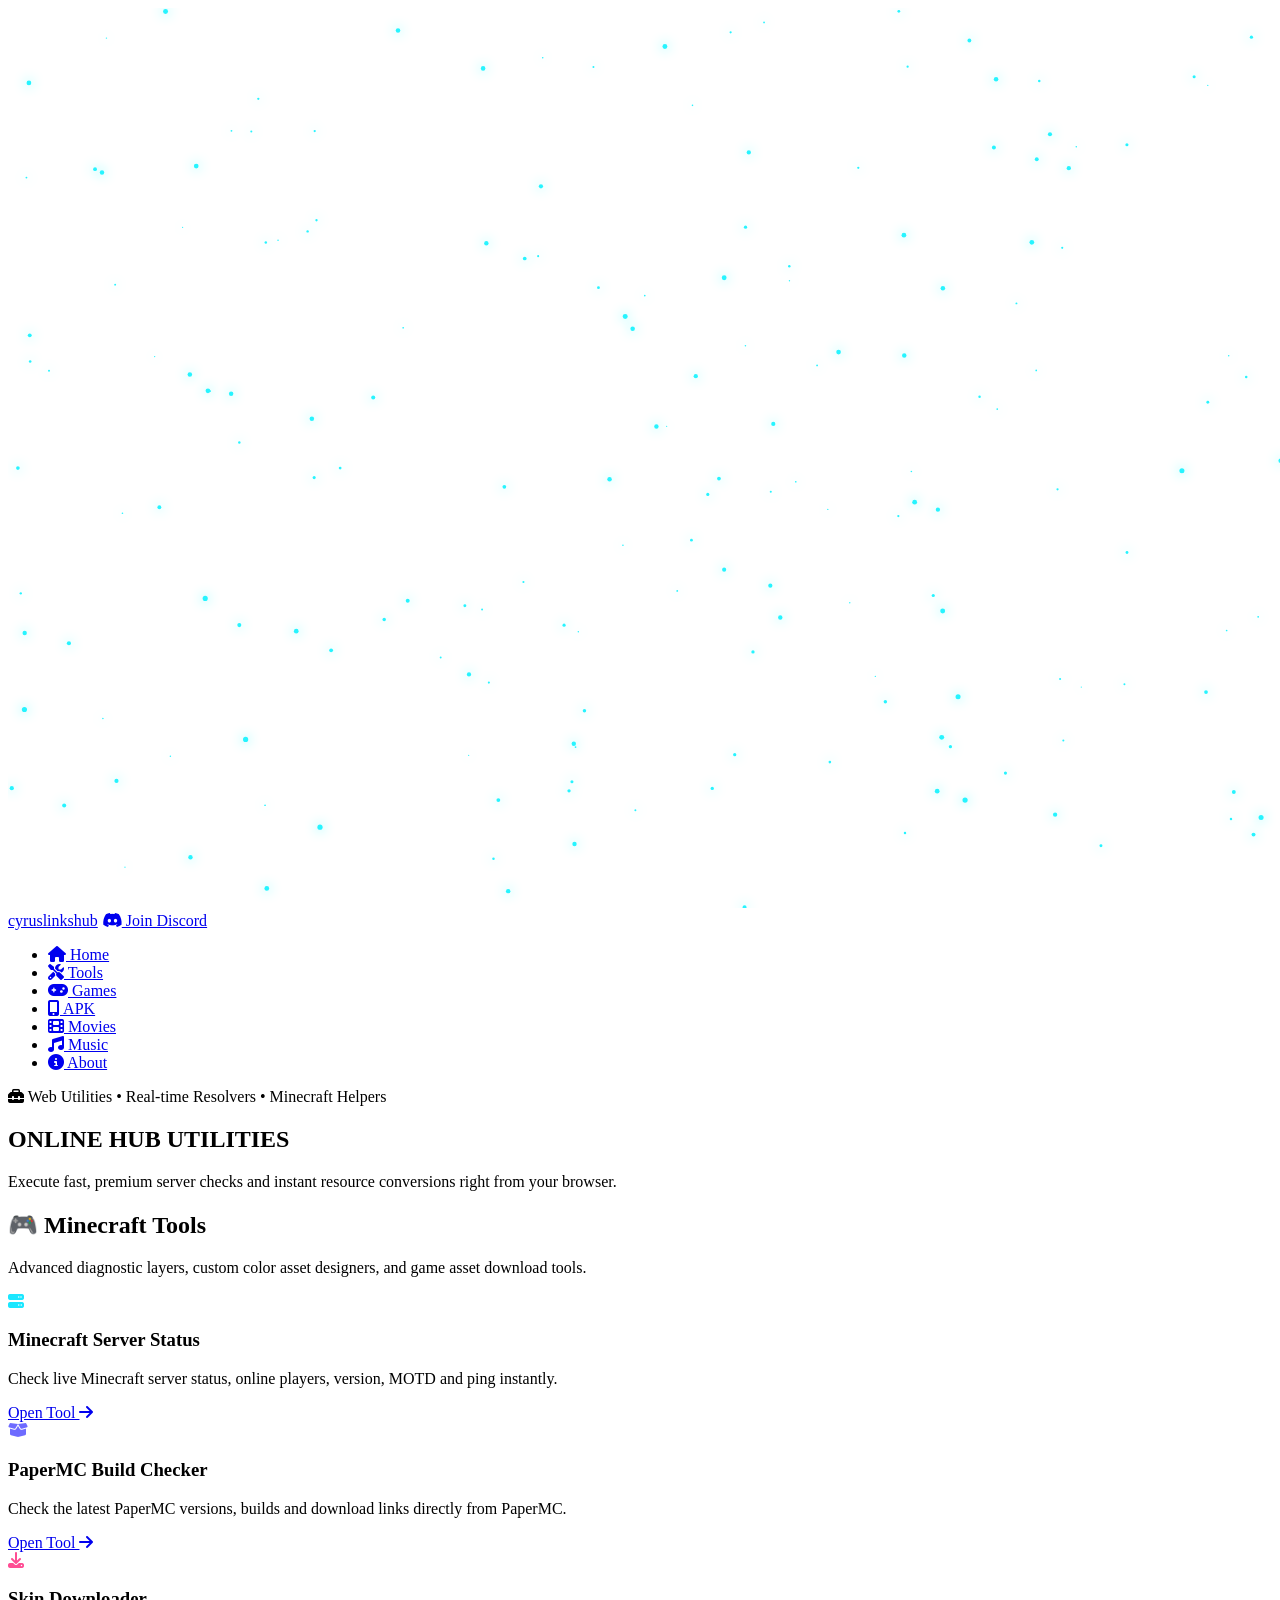
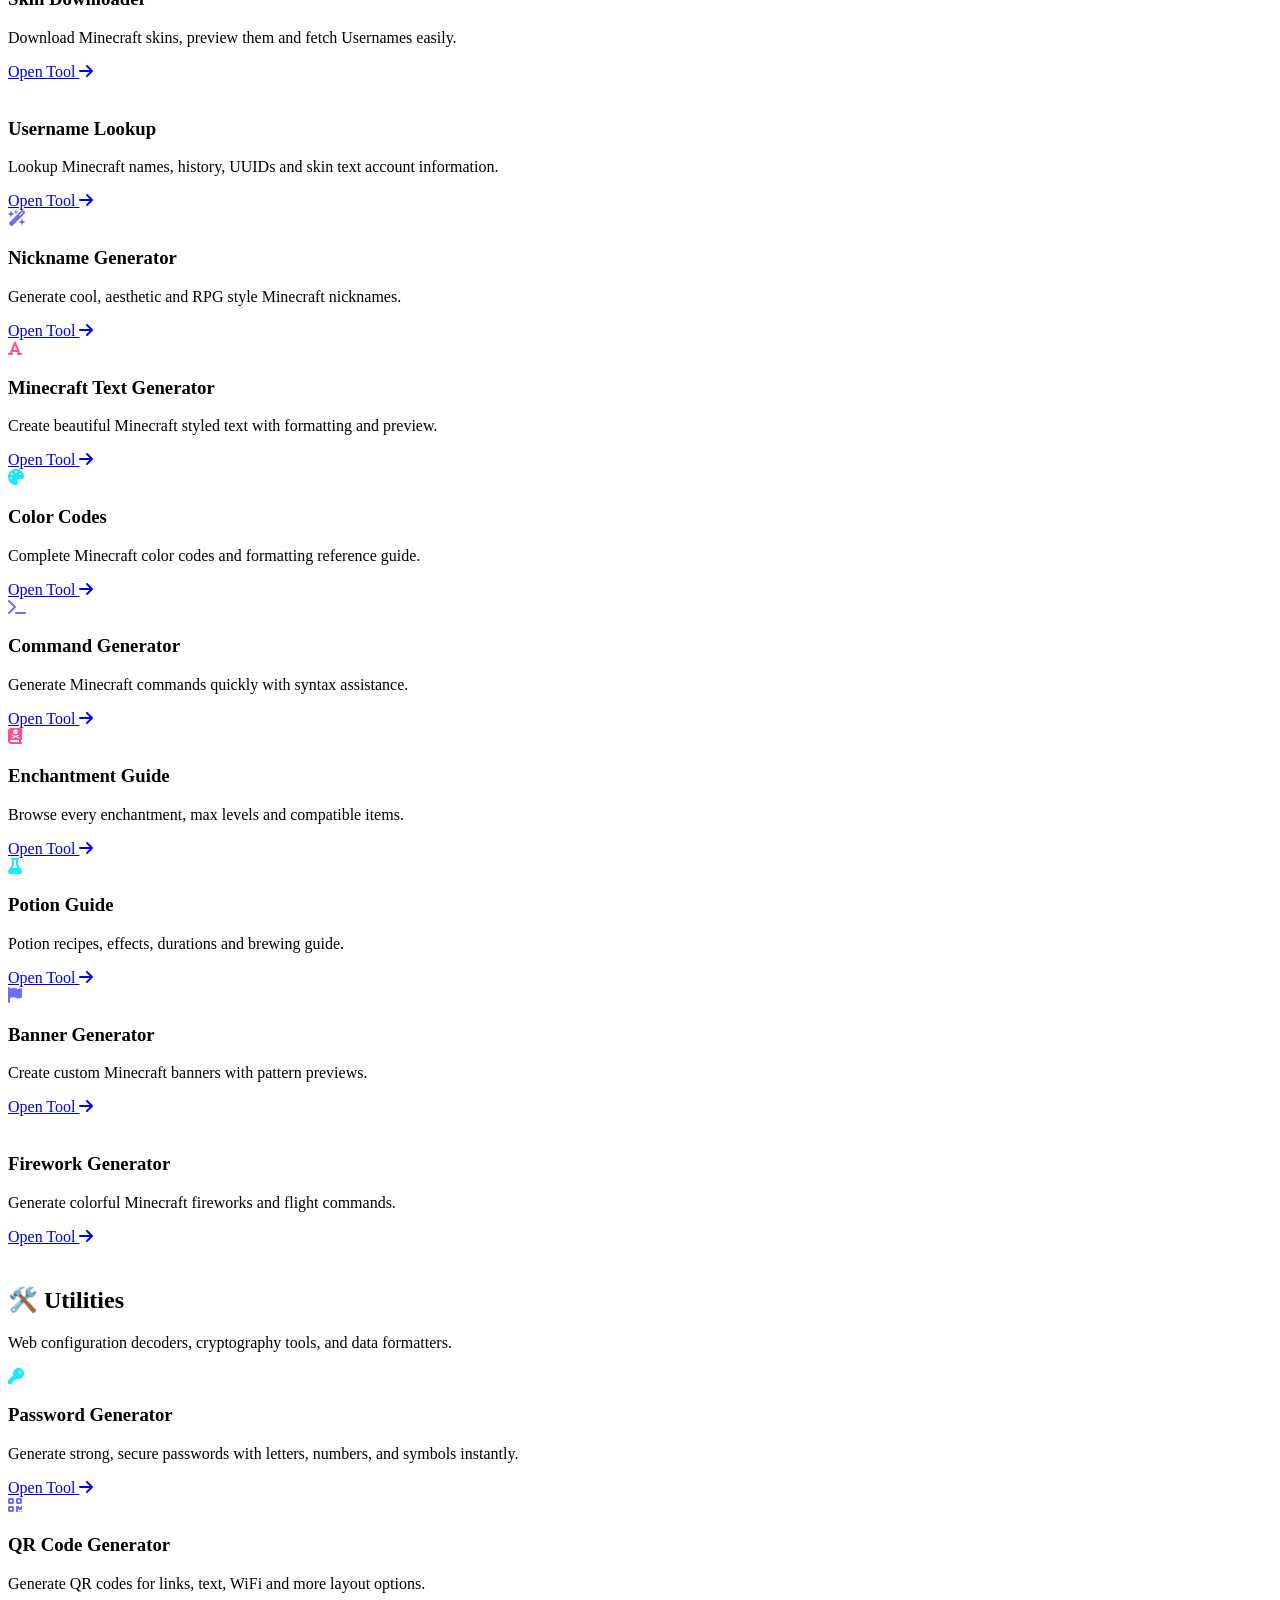
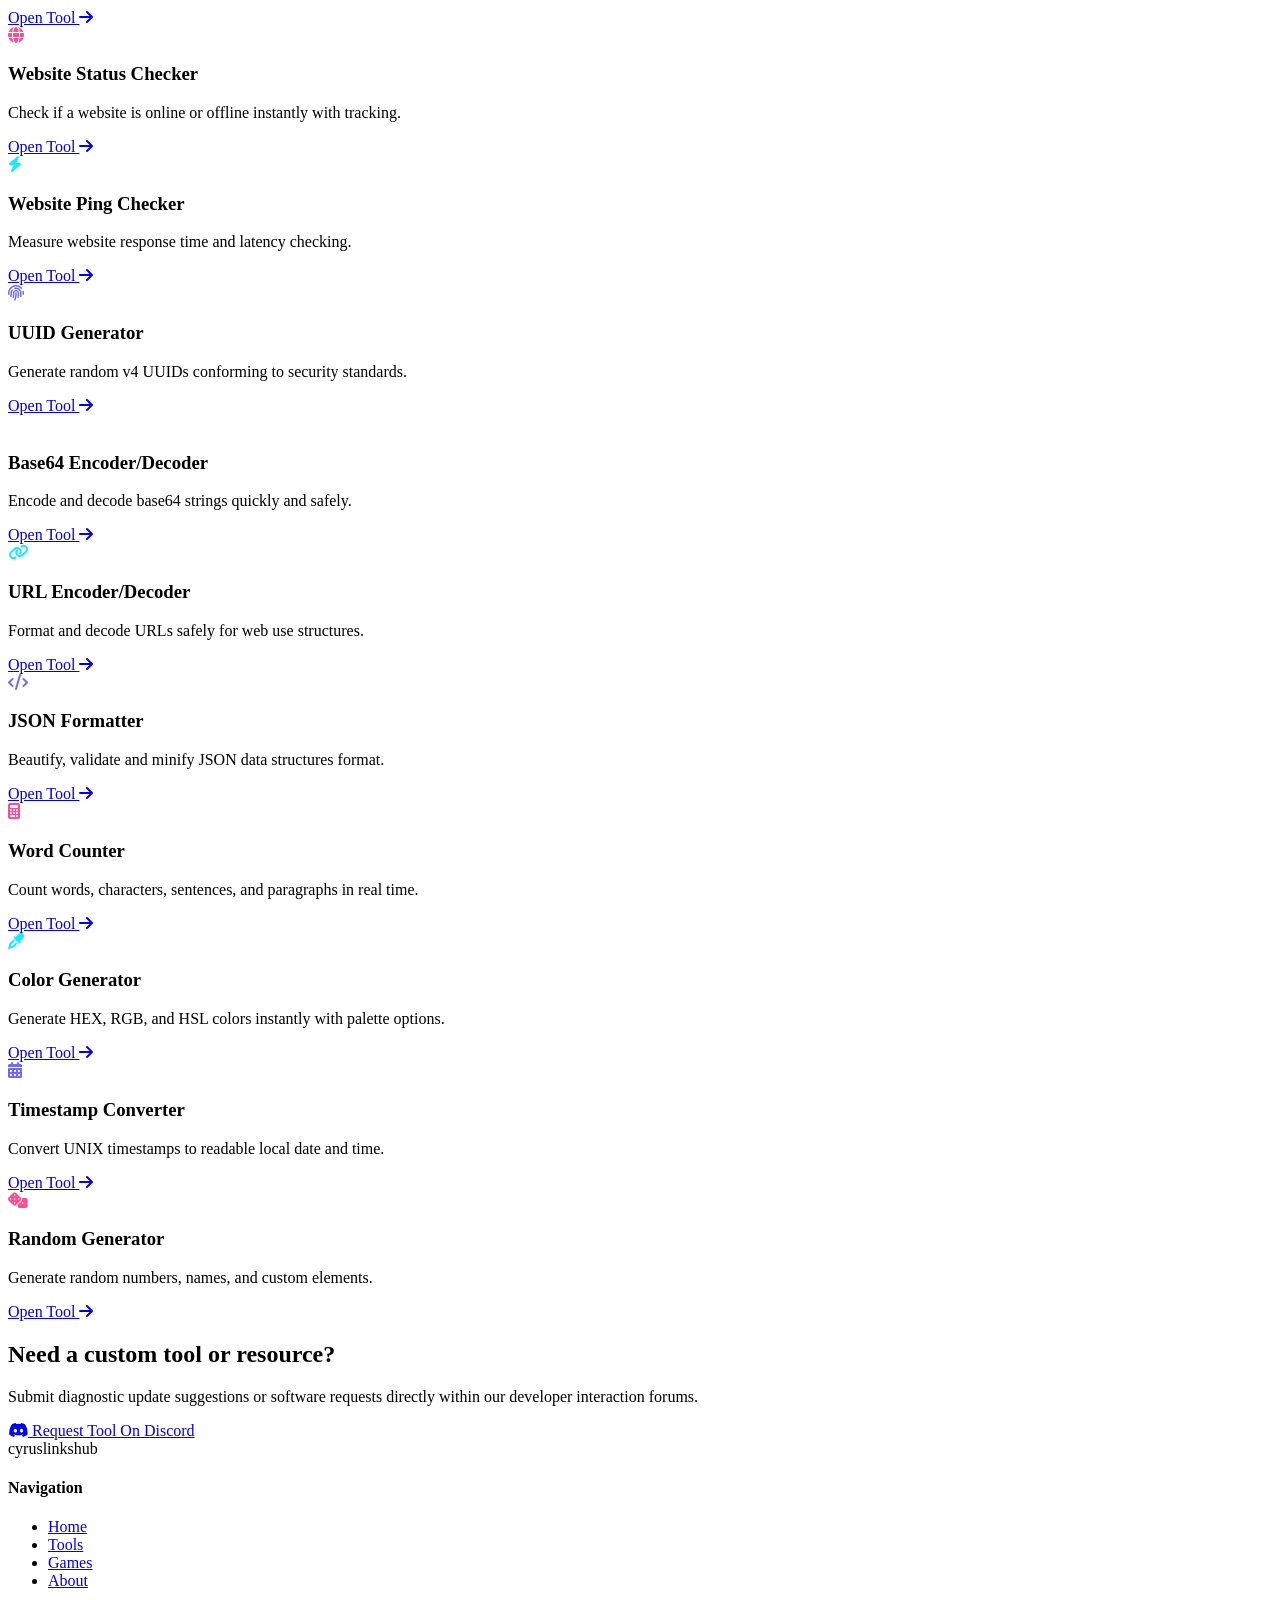
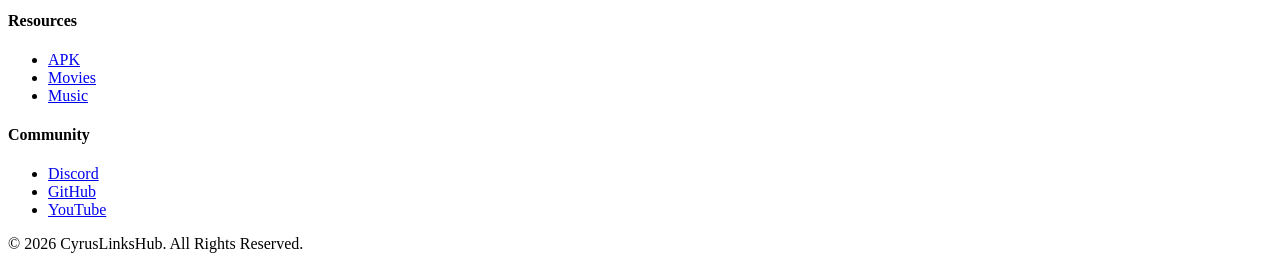
==== tools/index.html @ 44063535 "Update index.html" ====
<!DOCTYPE html>
<html lang="en">

<head>
    <meta charset="UTF-8">
    <meta name="viewport" content="width=device-width, initial-scale=1.0">
    <title>CyrusLinksHub | Advanced Online Tools</title>
    <meta name="description" content="Premium web tools, Minecraft generators, server checkers, and digital utilities by CyrusLinksHub.">
    <link rel="stylesheet" href="style.css">
    <link rel="preconnect" href="https://fonts.googleapis.com">
    <link rel="preconnect" href="https://fonts.gstatic.com" crossorigin>
    <link href="https://fonts.googleapis.com/css2?family=Orbitron:wght@500;700;800&family=Rajdhani:wght@400;500;600;700&display=swap" rel="stylesheet">
    <link rel="stylesheet" href="https://cdnjs.cloudflare.com/ajax/libs/font-awesome/6.6.0/css/all.min.css">
</head>

<body>

    <canvas id="particles"></canvas>

    <div class="bg-glow glow-left"></div>
    <div class="bg-glow glow-right"></div>
    <div class="bg-glow glow-bottom"></div>

    <header class="header">
        <div class="container">
            <!-- Top Row: Animated Brand Title & Discord Button -->
            <div class="brand-bar">
                <a href="index.html" class="brand-text">cyruslinkshub</a>
                <a href="https://discord.gg/" target="_blank" class="discord-btn">
                    <i class="fab fa-discord"></i> Join Discord
                </a>
            </div>
            
            <!-- Bottom Row: Scrollable Glowing Navbar -->
            <nav class="navbar">
                <ul class="nav-links">
                    <li>
                        <a href="index.html">
                            <i class="fa-solid fa-house"></i> Home
                        </a>
                    </li>
                    <li>
                        <a class="active" href="tools.html">
                            <i class="fa-solid fa-screwdriver-wrench"></i> Tools
                        </a>
                    </li>
                    <li>
                        <a href="games.html">
                            <i class="fa-solid fa-gamepad"></i> Games
                        </a>
                    </li>
                    <li>
                        <a href="apk.html">
                            <i class="fa-solid fa-mobile-screen-button"></i> APK
                        </a>
                    </li>
                    <li>
                        <a href="movies.html">
                            <i class="fa-solid fa-film"></i> Movies
                        </a>
                    </li>
                    <li>
                        <a href="music.html">
                            <i class="fa-solid fa-music"></i> Music
                        </a>
                    </li>
                    <li>
                        <a href="index.html#about">
                            <i class="fa-solid fa-circle-info"></i> About
                        </a>
                    </li>
                </ul>
            </nav>
        </div>
    </header>

    <main>
        <!-- HERO HEAD SECTION -->
        <section class="hero">
            <div class="container">
                <div class="hero-content">
                    <div class="hero-badge">
                        <i class="fas fa-toolbox"></i> Web Utilities • Real-time Resolvers • Minecraft Helpers
                    </div>
                    <h1>ONLINE HUB <span>UTILITIES</span></h1>
                    <p class="hero-subtitle">Execute fast, premium server checks and instant resource conversions right from your browser.</p>
                </div>
            </div>
        </section>

        <!-- SECTION 1: MINECRAFT TOOLS -->
        <section class="features-section" style="padding-top: 0;">
            <div class="container">
                <div class="section-title">
                    <h2>🎮 Minecraft Tools</h2>
                    <p>Advanced diagnostic layers, custom color asset designers, and game asset download tools.</p>
                </div>
                <div class="feature-grid">
                    
                    <div class="glass-card feature-card">
                        <div class="feature-icon" style="color: #1be7ff;"><i class="fa-solid fa-server"></i></div>
                        <h3>Minecraft Server Status</h3>
                        <p>Check live Minecraft server status, online players, version, MOTD and ping instantly.</p>
                        <a href="#" class="card-btn">Open Tool <i class="fas fa-arrow-right"></i></a>
                    </div>

                    <div class="glass-card feature-card">
                        <div class="feature-icon" style="color: #6e6bff;"><i class="fa-solid fa-box-open"></i></div>
                        <h3>PaperMC Build Checker</h3>
                        <p>Check the latest PaperMC versions, builds and download links directly from PaperMC.</p>
                        <a href="#" class="card-btn">Open Tool <i class="fas fa-arrow-right"></i></a>
                    </div>

                    <div class="glass-card feature-card">
                        <div class="feature-icon" style="color: #ff4d94;"><i class="fa-solid fa-download"></i></div>
                        <h3>Skin Downloader</h3>
                        <p>Download Minecraft skins, preview them and fetch Usernames easily.</p>
                        <a href="#" class="card-btn">Open Tool <i class="fas fa-arrow-right"></i></a>
                    </div>

                    <div class="glass-card feature-card">
                        <div class="feature-icon" style="color: #1be7ff;"><i class="fa-solid fa-user-search"></i></div>
                        <h3>Username Lookup</h3>
                        <p>Lookup Minecraft names, history, UUIDs and skin text account information.</p>
                        <a href="#" class="card-btn">Open Tool <i class="fas fa-arrow-right"></i></a>
                    </div>

                    <div class="glass-card feature-card">
                        <div class="feature-icon" style="color: #6e6bff;"><i class="fa-solid fa-wand-magic-sparkles"></i></div>
                        <h3>Nickname Generator</h3>
                        <p>Generate cool, aesthetic and RPG style Minecraft nicknames.</p>
                        <a href="#" class="card-btn">Open Tool <i class="fas fa-arrow-right"></i></a>
                    </div>

                    <div class="glass-card feature-card">
                        <div class="feature-icon" style="color: #ff4d94;"><i class="fa-solid fa-font"></i></div>
                        <h3>Minecraft Text Generator</h3>
                        <p>Create beautiful Minecraft styled text with formatting and preview.</p>
                        <a href="#" class="card-btn">Open Tool <i class="fas fa-arrow-right"></i></a>
                    </div>

                    <div class="glass-card feature-card">
                        <div class="feature-icon" style="color: #1be7ff;"><i class="fa-solid fa-palette"></i></div>
                        <h3>Color Codes</h3>
                        <p>Complete Minecraft color codes and formatting reference guide.</p>
                        <a href="#" class="card-btn">Open Tool <i class="fas fa-arrow-right"></i></a>
                    </div>

                    <div class="glass-card feature-card">
                        <div class="feature-icon" style="color: #6e6bff;"><i class="fa-solid fa-terminal"></i></div>
                        <h3>Command Generator</h3>
                        <p>Generate Minecraft commands quickly with syntax assistance.</p>
                        <a href="#" class="card-btn">Open Tool <i class="fas fa-arrow-right"></i></a>
                    </div>

                    <div class="glass-card feature-card">
                        <div class="feature-icon" style="color: #ff4d94;"><i class="fa-solid fa-book-skull"></i></div>
                        <h3>Enchantment Guide</h3>
                        <p>Browse every enchantment, max levels and compatible items.</p>
                        <a href="#" class="card-btn">Open Tool <i class="fas fa-arrow-right"></i></a>
                    </div>

                    <div class="glass-card feature-card">
                        <div class="feature-icon" style="color: #1be7ff;"><i class="fa-solid fa-flask"></i></div>
                        <h3>Potion Guide</h3>
                        <p>Potion recipes, effects, durations and brewing guide.</p>
                        <a href="#" class="card-btn">Open Tool <i class="fas fa-arrow-right"></i></a>
                    </div>

                    <div class="glass-card feature-card">
                        <div class="feature-icon" style="color: #6e6bff;"><i class="fa-solid fa-flag"></i></div>
                        <h3>Banner Generator</h3>
                        <p>Create custom Minecraft banners with pattern previews.</p>
                        <a href="#" class="card-btn">Open Tool <i class="fas fa-arrow-right"></i></a>
                    </div>

                    <div class="glass-card feature-card">
                        <div class="feature-icon" style="color: #ff4d94;"><i class="fa-solid fa-fireworks"></i></div>
                        <h3>Firework Generator</h3>
                        <p>Generate colorful Minecraft fireworks and flight commands.</p>
                        <a href="#" class="card-btn">Open Tool <i class="fas fa-arrow-right"></i></a>
                    </div>

                </div>
            </div>
        </section>

        <!-- SECTION 2: UTILITIES -->
        <section class="features-section" style="padding-top: 20px;">
            <div class="container">
                <div class="section-title">
                    <h2>🛠️ Utilities</h2>
                    <p>Web configuration decoders, cryptography tools, and data formatters.</p>
                </div>
                <div class="feature-grid">
                    
                    <div class="glass-card feature-card">
                        <div class="feature-icon" style="color: #1be7ff;"><i class="fa-solid fa-key"></i></div>
                        <h3>Password Generator</h3>
                        <p>Generate strong, secure passwords with letters, numbers, and symbols instantly.</p>
                        <a href="#" class="card-btn">Open Tool <i class="fas fa-arrow-right"></i></a>
                    </div>

                    <div class="glass-card feature-card">
                        <div class="feature-icon" style="color: #6e6bff;"><i class="fa-solid fa-qrcode"></i></div>
                        <h3>QR Code Generator</h3>
                        <p>Generate QR codes for links, text, WiFi and more layout options.</p>
                        <a href="#" class="card-btn">Open Tool <i class="fas fa-arrow-right"></i></a>
                    </div>

                    <div class="glass-card feature-card">
                        <div class="feature-icon" style="color: #ff4d94;"><i class="fa-solid fa-globe"></i></div>
                        <h3>Website Status Checker</h3>
                        <p>Check if a website is online or offline instantly with tracking.</p>
                        <a href="#" class="card-btn">Open Tool <i class="fas fa-arrow-right"></i></a>
                    </div>

                    <div class="glass-card feature-card">
                        <div class="feature-icon" style="color: #1be7ff;"><i class="fa-solid fa-bolt"></i></div>
                        <h3>Website Ping Checker</h3>
                        <p>Measure website response time and latency checking.</p>
                        <a href="#" class="card-btn">Open Tool <i class="fas fa-arrow-right"></i></a>
                    </div>

                    <div class="glass-card feature-card">
                        <div class="feature-icon" style="color: #6e6bff;"><i class="fa-solid fa-fingerprint"></i></div>
                        <h3>UUID Generator</h3>
                        <p>Generate random v4 UUIDs conforming to security standards.</p>
                        <a href="#" class="card-btn">Open Tool <i class="fas fa-arrow-right"></i></a>
                    </div>

                    <div class="glass-card feature-card">
                        <div class="feature-icon" style="color: #ff4d94;"><i class="fa-solid fa-arrow-right-left"></i></div>
                        <h3>Base64 Encoder/Decoder</h3>
                        <p>Encode and decode base64 strings quickly and safely.</p>
                        <a href="#" class="card-btn">Open Tool <i class="fas fa-arrow-right"></i></a>
                    </div>

                    <div class="glass-card feature-card">
                        <div class="feature-icon" style="color: #1be7ff;"><i class="fa-solid fa-link"></i></div>
                        <h3>URL Encoder/Decoder</h3>
                        <p>Format and decode URLs safely for web use structures.</p>
                        <a href="#" class="card-btn">Open Tool <i class="fas fa-arrow-right"></i></a>
                    </div>

                    <div class="glass-card feature-card">
                        <div class="feature-icon" style="color: #6e6bff;"><i class="fa-solid fa-code"></i></div>
                        <h3>JSON Formatter</h3>
                        <p>Beautify, validate and minify JSON data structures format.</p>
                        <a href="#" class="card-btn">Open Tool <i class="fas fa-arrow-right"></i></a>
                    </div>

                    <div class="glass-card feature-card">
                        <div class="feature-icon" style="color: #ff4d94;"><i class="fa-solid fa-calculator"></i></div>
                        <h3>Word Counter</h3>
                        <p>Count words, characters, sentences, and paragraphs in real time.</p>
                        <a href="#" class="card-btn">Open Tool <i class="fas fa-arrow-right"></i></a>
                    </div>

                    <div class="glass-card feature-card">
                        <div class="feature-icon" style="color: #1be7ff;"><i class="fa-solid fa-eye-dropper"></i></div>
                        <h3>Color Generator</h3>
                        <p>Generate HEX, RGB, and HSL colors instantly with palette options.</p>
                        <a href="#" class="card-btn">Open Tool <i class="fas fa-arrow-right"></i></a>
                    </div>

                    <div class="glass-card feature-card">
                        <div class="feature-icon" style="color: #6e6bff;"><i class="fa-solid fa-calendar-days"></i></div>
                        <h3>Timestamp Converter</h3>
                        <p>Convert UNIX timestamps to readable local date and time.</p>
                        <a href="#" class="card-btn">Open Tool <i class="fas fa-arrow-right"></i></a>
                    </div>

                    <div class="glass-card feature-card">
                        <div class="feature-icon" style="color: #ff4d94;"><i class="fa-solid fa-dice"></i></div>
                        <h3>Random Generator</h3>
                        <p>Generate random numbers, names, and custom elements.</p>
                        <a href="#" class="card-btn">Open Tool <i class="fas fa-arrow-right"></i></a>
                    </div>

                </div>
            </div>
        </section>

        <!-- DISCORD SUBSECTION CALL OUT MODULE -->
        <section class="cta-section">
            <div class="container">
                <div class="glass-card cta-card">
                    <div>
                        <h2>Need a custom tool or resource?</h2>
                        <p>Submit diagnostic update suggestions or software requests directly within our developer interaction forums.</p>
                    </div>
                    <div class="cta-buttons">
                        <a href="https://discord.gg/" target="_blank" class="btn btn-primary">
                            <i class="fab fa-discord"></i> Request Tool On Discord
                        </a>
                    </div>
                </div>
            </div>
        </section>
    </main>

    <footer class="footer">
        <div class="container">
            <div class="footer-grid">
                <div class="footer-column">
                    <div class="footer-brand">
                        <span class="footer-brand-text">cyruslinkshub</span>
                    </div>
                </div>
                <div class="footer-column">
                    <h4>Navigation</h4>
                    <ul>
                        <li><a href="index.html">Home</a></li>
                        <li><a href="tools.html">Tools</a></li>
                        <li><a href="games.html">Games</a></li>
                        <li><a href="index.html#about">About</a></li>
                    </ul>
                </div>
                <div class="footer-column">
                    <h4>Resources</h4>
                    <ul>
                        <li><a href="apk.html">APK</a></li>
                        <li><a href="movies.html">Movies</a></li>
                        <li><a href="music.html">Music</a></li>
                    </ul>
                </div>
                <div class="footer-column">
                    <h4>Community</h4>
                    <ul>
                        <li><a href="https://discord.gg/" target="_blank">Discord</a></li>
                        <li><a href="https://github.com/" target="_blank">GitHub</a></li>
                        <li><a href="https://youtube.com/" target="_blank">YouTube</a></li>
                    </ul>
                </div>
            </div>
            <div class="footer-bottom">
                <p>© 2026 CyrusLinksHub. All Rights Reserved.</p>
            </div>
        </div>
    </footer>

    <button id="topBtn">
        <i class="fas fa-arrow-up"></i>
    </button>

    <script>
        // Floating arrow logic
        const topBtn = document.getElementById("topBtn");
        window.addEventListener("scroll", () => { topBtn.style.display = window.scrollY > 300 ? "flex" : "none"; });
        topBtn.onclick = () => { window.scrollTo({ top: 0, behavior: "smooth" }); };

        // Neon ambient particle configuration background matrix loop setup
        const canvas = document.getElementById("particles");
        const ctx = canvas.getContext("2d");
        function resize() { canvas.width = window.innerWidth; canvas.height = window.innerHeight; }
        resize();
        window.addEventListener("resize", resize);

        const particles = [];
        for (let i = 0; i < 180; i++) {
            particles.push({
                x: Math.random() * canvas.width,
                y: Math.random() * canvas.height,
                r: Math.random() * 2 + 0.6,
                dx: (Math.random() - 0.5) * 0.25,
                dy: (Math.random() - 0.5) * 0.25
            });
        }

        function animate() {
            ctx.clearRect(0, 0, canvas.width, canvas.height);
            particles.forEach(p => {
                p.x += p.dx; p.y += p.dy;
                if (p.x < 0) p.x = canvas.width;
                if (p.x > canvas.width) p.x = 0;
                if (p.y < 0) p.y = canvas.height;
                if (p.y > canvas.height) p.y = 0;
                ctx.beginPath();
                ctx.arc(p.x, p.y, p.r, 0, Math.PI * 2);
                ctx.fillStyle = "#26F4FF";
                ctx.shadowColor = "#26F4FF";
                ctx.shadowBlur = 12;
                ctx.fill();
            });
            requestAnimationFrame(animate);
        }
        animate();
    </script>

    <!-- Content Protection Script Hook Attachment Layer -->
    <script src="protection.js"></script>

</body>
</html>
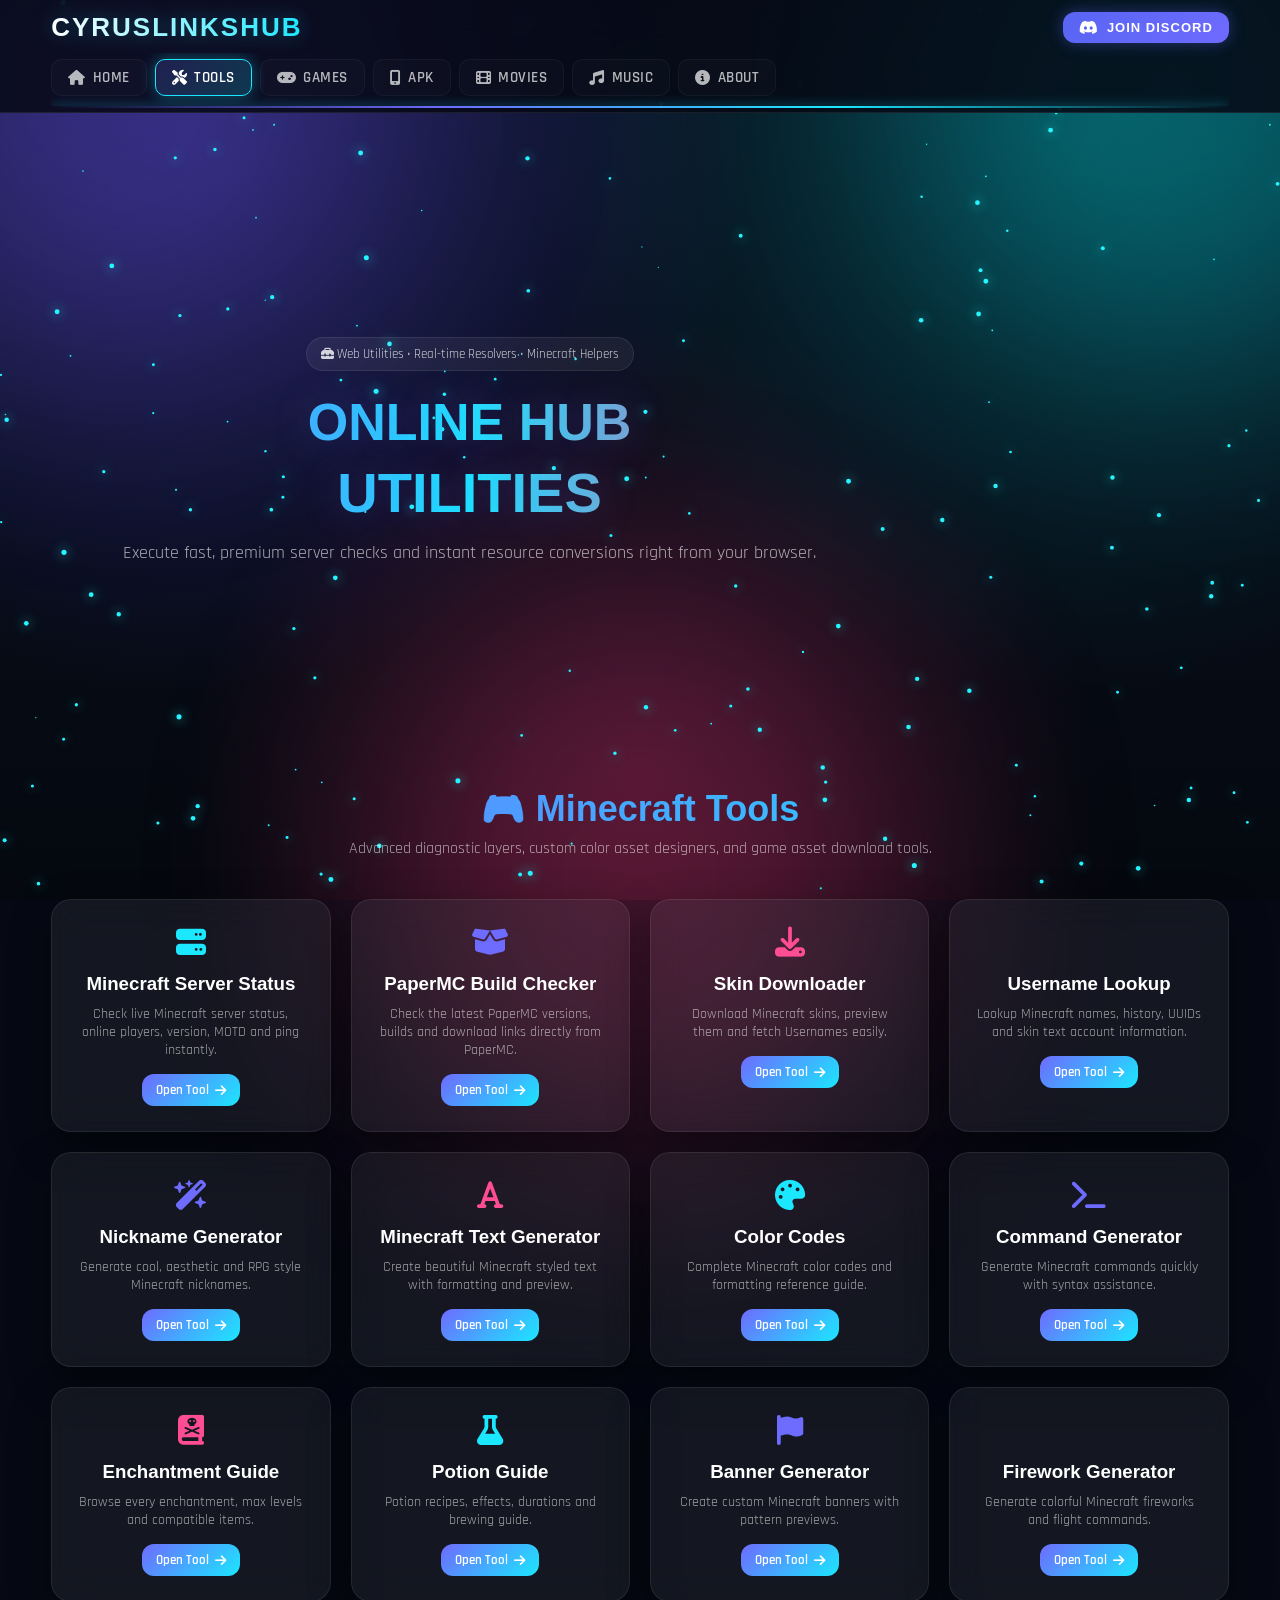
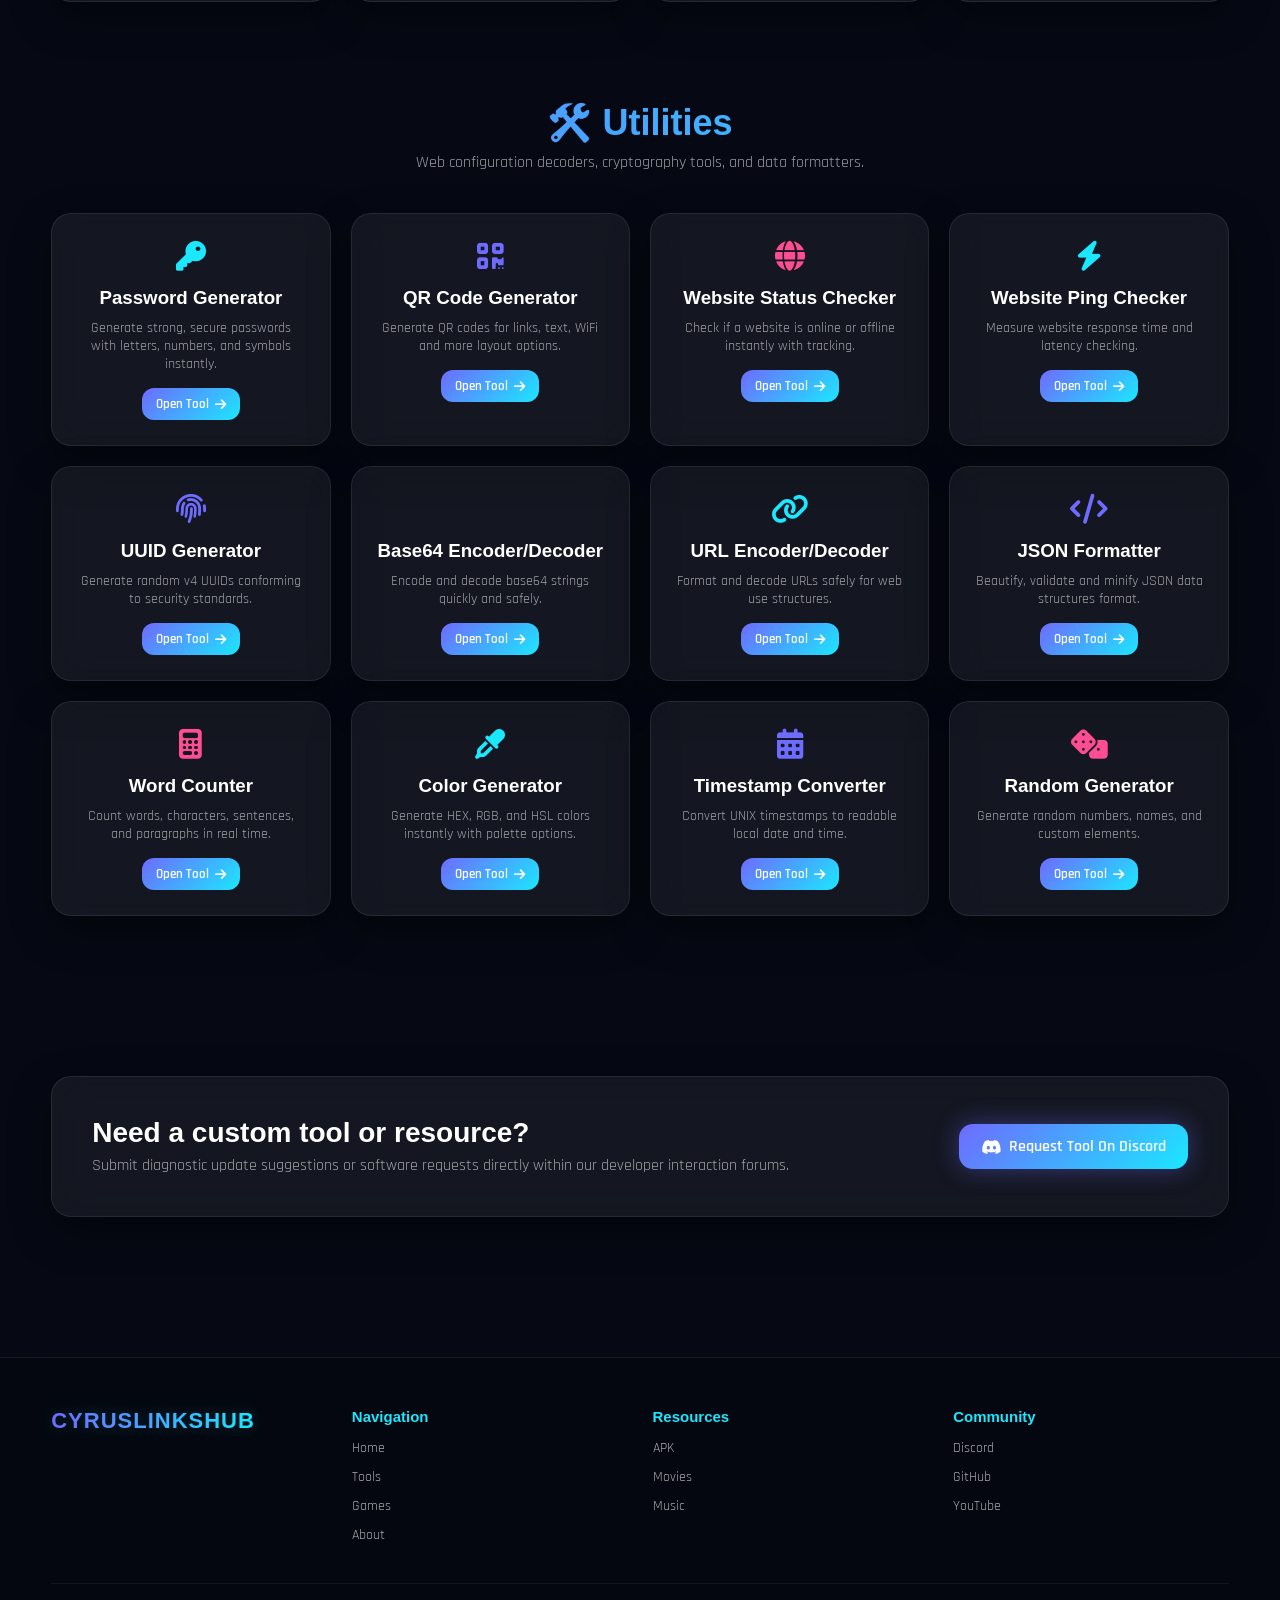
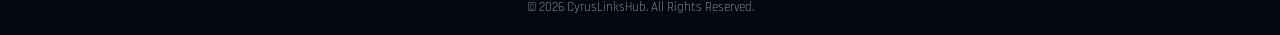
==== commit 48e2d955: "Update index.html" ====
--- a/tools/index.html
+++ b/tools/index.html
@@ -101,14 +101,14 @@
                         <div class="feature-icon" style="color: #1be7ff;"><i class="fa-solid fa-server"></i></div>
                         <h3>Minecraft Server Status</h3>
                         <p>Check live Minecraft server status, online players, version, MOTD and ping instantly.</p>
-                        <a href="#" class="card-btn">Open Tool <i class="fas fa-arrow-right"></i></a>
+                        <a href="minecraft-status checker.html" class="card-btn">Open Tool <i class="fas fa-arrow-right"></i></a>
                     </div>
 
                     <div class="glass-card feature-card">
                         <div class="feature-icon" style="color: #6e6bff;"><i class="fa-solid fa-box-open"></i></div>
                         <h3>PaperMC Build Checker</h3>
                         <p>Check the latest PaperMC versions, builds and download links directly from PaperMC.</p>
-                        <a href="#" class="card-btn">Open Tool <i class="fas fa-arrow-right"></i></a>
+                        <a href="paper-cheker.html" class="card-btn">Open Tool <i class="fas fa-arrow-right"></i></a>
                     </div>
 
                     <div class="glass-card feature-card">
--- a/tools/style.css
+++ b/tools/style.css
@@ -0,0 +1,557 @@
+/* ==========================================================================
+   1. CORE FONTS, RESETS & VARIABLE SCHEMES
+   ========================================================================== */
+@import url('https://fonts.googleapis.com/css2?family=Orbitron:wght@500;600;700;800&family=Rajdhani:wght@400;500;600;700&display=swap');
+
+* {
+    margin: 0;
+    padding: 0;
+    box-sizing: border-box;
+    scroll-behavior: smooth;
+}
+
+:root {
+    --bg: #060914;
+    --bg2: #0b1022;
+    --primary: #6E6BFF;
+    --secondary: #1BE7FF;
+    --accent: #FF4D94;
+    --glass: rgba(255, 255, 255, .07);
+    --glass2: rgba(255, 255, 255, .04);
+    --border: rgba(255, 255, 255, .08);
+    --text: #ffffff;
+    --muted: #bfc9d8;
+    --shadow: 0 15px 40px rgba(0, 0, 0, .45);
+    --radius: 18px;
+}
+
+body {
+    font-family: 'Rajdhani', sans-serif;
+    background: var(--bg);
+    color: var(--text);
+    overflow-x: hidden;
+    position: relative;
+    min-height: 100vh;
+}
+
+/* Premium Animated Space Gradient Background */
+body::before {
+    content: "";
+    position: fixed;
+    inset: 0;
+    z-index: -5;
+    background: radial-gradient(circle at 15% 15%, rgba(95, 73, 255, .30), transparent 42%), 
+                radial-gradient(circle at 85% 15%, rgba(0, 255, 255, .16), transparent 42%), 
+                radial-gradient(circle at 50% 85%, rgba(255, 45, 120, .14), transparent 45%), 
+                linear-gradient(180deg, #08111d, #070d18, #05080f);
+    animation: bgMove 18s ease-in-out infinite alternate;
+}
+
+@keyframes bgMove {
+    0% { transform: scale(1); }
+    100% { transform: scale(1.06); }
+}
+
+/* Ambient Floating Background Glows */
+.bg-glow {
+    position: fixed;
+    width: 550px;
+    height: 550px;
+    border-radius: 50%;
+    filter: blur(120px);
+    opacity: .25;
+    z-index: -4;
+    pointer-events: none;
+    animation: floatGlow 12s ease-in-out infinite alternate;
+}
+
+.glow-left { background: #7c5cff; top: -180px; left: -160px; }
+.glow-right { background: #00f7ff; top: -180px; right: -180px; }
+.glow-bottom { background: #ff3d80; bottom: -250px; left: 50%; transform: translateX(-50%); }
+
+@keyframes floatGlow {
+    0% { transform: translateY(0); }
+    100% { transform: translateY(35px); }
+}
+
+#particles {
+    position: fixed;
+    left: 0;
+    top: 0;
+    width: 100%;
+    height: 100%;
+    z-index: -3;
+    pointer-events: none;
+}
+
+/* Global Content Wrap */
+.container {
+    width: 92%;
+    max-width: 1350px;
+    margin: auto;
+}
+
+a { text-decoration: none; color: inherit; }
+img { max-width: 100%; display: block; }
+
+/* ==========================================================================
+   2. HEADER, ANIMATED BRAND TEXT & GLOWING SCROLLABLE NAV
+   ========================================================================== */
+.header {
+    position: sticky;
+    top: 0;
+    z-index: 1000;
+    background: rgba(6, 9, 20, 0.85);
+    backdrop-filter: blur(20px);
+    -webkit-backdrop-filter: blur(20px);
+    border-bottom: 1px solid rgba(255, 255, 255, 0.08);
+    padding: 12px 0 4px 0;
+}
+
+/* Top Row: Brand Text Left, Discord Button Right */
+.brand-bar {
+    display: flex;
+    align-items: center;
+    justify-content: space-between;
+    width: 100%;
+    padding-bottom: 10px;
+}
+
+/* Professional Animated Branding Typography */
+.brand-text {
+    font-family: 'Orbitron', sans-serif;
+    font-size: 26px;
+    font-weight: 800;
+    text-transform: uppercase;
+    letter-spacing: 2px;
+    background: linear-gradient(90deg, #ffffff, #1be7ff, #6e6bff, #ffffff);
+    background-size: 300% auto;
+    -webkit-background-clip: text;
+    -webkit-text-fill-color: transparent;
+    animation: shineText 6s linear infinite;
+    filter: drop-shadow(0 0 10px rgba(27, 231, 255, 0.3));
+    transition: 0.3s;
+}
+
+.brand-text:hover {
+    filter: drop-shadow(0 0 18px rgba(110, 107, 255, 0.7));
+    transform: scale(1.02);
+}
+
+@keyframes shineText {
+    0% { background-position: 0% 50%; }
+    50% { background-position: 100% 50%; }
+    100% { background-position: 0% 50%; }
+}
+
+/* Header Discord Integration Hook */
+.discord-btn {
+    padding: 8px 16px;
+    border-radius: 12px;
+    background: linear-gradient(135deg, #5865F2, #6e6bff);
+    color: white;
+    font-family: 'Orbitron', sans-serif;
+    font-size: 13px;
+    font-weight: 700;
+    text-transform: uppercase;
+    letter-spacing: 1px;
+    display: flex;
+    align-items: center;
+    gap: 8px;
+    box-shadow: 0 0 15px rgba(88, 101, 242, 0.4);
+    transition: 0.3s cubic-bezier(0.175, 0.885, 0.32, 1.275);
+}
+
+.discord-btn i {
+    font-size: 15px;
+}
+
+.discord-btn:hover {
+    transform: translateY(-2px);
+    box-shadow: 0 0 25px rgba(110, 107, 255, 0.7);
+}
+
+/* Scrollable Horizontal Navigation System */
+.navbar {
+    width: 100%;
+    overflow-x: auto;
+    white-space: nowrap;
+    padding: 6px 0 8px 0;
+    -webkit-overflow-scrolling: touch;
+    position: relative;
+}
+
+/* Glowing Indicator Strip beneath navbar */
+.navbar::after {
+    content: '';
+    position: absolute;
+    bottom: 0;
+    left: 0;
+    width: 100%;
+    height: 2px;
+    background: linear-gradient(90deg, transparent, #6e6bff, #1be7ff, transparent);
+    box-shadow: 0 1px 12px rgba(27, 231, 255, 0.8);
+    pointer-events: none;
+}
+
+.nav-links {
+    display: inline-flex;
+    gap: 8px;
+    list-style: none;
+    padding-bottom: 4px;
+}
+
+.nav-links li {
+    display: inline-block;
+}
+
+.nav-links a {
+    padding: 8px 16px;
+    border-radius: 10px;
+    font-size: 15px;
+    font-weight: 600;
+    text-transform: uppercase;
+    letter-spacing: 0.5px;
+    color: rgba(255, 255, 255, 0.7);
+    transition: 0.25s ease;
+    display: flex;
+    align-items: center;
+    gap: 7px;
+    background: rgba(255, 255, 255, 0.02);
+    border: 1px solid rgba(255, 255, 255, 0.04);
+}
+
+.nav-links a:hover {
+    color: #fff;
+    background: rgba(27, 231, 255, 0.08);
+    border-color: rgba(27, 231, 255, 0.3);
+    box-shadow: 0 0 15px rgba(27, 231, 255, 0.2);
+}
+
+.nav-links a.active {
+    background: linear-gradient(135deg, rgba(110, 107, 255, 0.2), rgba(27, 231, 255, 0.2));
+    border-color: #1be7ff;
+    color: #fff;
+    box-shadow: 0 0 15px rgba(27, 231, 255, 0.35);
+}
+
+/* Custom Minimal Scrollbar for the Navigation Stream */
+.navbar::-webkit-scrollbar {
+    height: 3px;
+}
+.navbar::-webkit-scrollbar-track {
+    background: transparent;
+}
+.navbar::-webkit-scrollbar-thumb {
+    background: rgba(255, 255, 255, 0.1);
+    border-radius: 10px;
+}
+.navbar:hover::-webkit-scrollbar-thumb {
+    background: rgba(27, 231, 255, 0.4);
+}
+
+/* ==========================================================================
+   3. HERO AREA VIEWPORT STYLING
+   ========================================================================== */
+.hero {
+    min-height: 75vh;
+    display: flex;
+    align-items: center;
+    justify-content: center;
+    text-align: center;
+    position: relative;
+    padding: 50px 20px;
+}
+
+.hero-content { max-width: 800px; }
+
+.hero-badge {
+    display: inline-block;
+    padding: 8px 14px;
+    border-radius: 20px;
+    background: rgba(255, 255, 255, 0.06);
+    border: 1px solid rgba(255, 255, 255, 0.08);
+    font-size: 13px;
+    margin-bottom: 20px;
+    color: rgba(255, 255, 255, 0.8);
+}
+
+.hero h1 {
+    font-family: 'Orbitron', sans-serif;
+    font-size: 52px;
+    font-weight: 800;
+    line-height: 1.2;
+    background: linear-gradient(90deg, #6e6bff, #1be7ff, #ff4d94);
+    -webkit-background-clip: text;
+    -webkit-text-fill-color: transparent;
+    text-shadow: 0 0 40px rgba(110, 107, 255, 0.3);
+}
+
+.hero h1 span {
+    display: block;
+    font-size: 56px;
+    margin-top: 5px;
+}
+
+.hero-subtitle {
+    font-size: 18px;
+    margin-top: 15px;
+    color: rgba(255, 255, 255, 0.65);
+}
+
+.typing-box {
+    margin-top: 20px;
+    font-size: 20px;
+    color: #1be7ff;
+    min-height: 28px;
+    font-weight: 600;
+}
+
+.hero-buttons {
+    margin-top: 30px;
+    display: flex;
+    gap: 16px;
+    justify-content: center;
+    flex-wrap: wrap;
+}
+
+.btn {
+    padding: 12px 22px;
+    border-radius: 14px;
+    font-weight: 600;
+    transition: 0.3s ease-in-out;
+    cursor: pointer;
+    display: inline-flex;
+    align-items: center;
+    gap: 8px;
+}
+
+.btn-primary {
+    background: linear-gradient(135deg, #6e6bff, #1be7ff);
+    color: white;
+    box-shadow: 0 0 25px rgba(110, 107, 255, 0.4);
+}
+
+.btn-primary:hover {
+    transform: translateY(-3px);
+    box-shadow: 0 0 35px rgba(110, 107, 255, 0.6);
+}
+
+.btn-secondary {
+    background: rgba(255, 255, 255, 0.06);
+    border: 1px solid rgba(255, 255, 255, 0.1);
+    color: white;
+}
+
+.btn-secondary:hover {
+    background: rgba(255, 255, 255, 0.1);
+    transform: translateY(-3px);
+}
+
+/* ==========================================================================
+   4. SECTIONS & CARDS METRICS
+   ========================================================================== */
+section {
+    padding: 80px 0;
+    position: relative;
+    animation: fadeUp 0.8s ease-in-out;
+}
+
+@keyframes fadeUp {
+    from { opacity: 0; transform: translateY(20px); }
+    to { opacity: 1; transform: translateY(0); }
+}
+
+.section-title { text-align: center; margin-bottom: 40px; }
+.section-title h2 {
+    font-family: 'Orbitron', sans-serif;
+    font-size: 36px;
+    font-weight: 800;
+    background: linear-gradient(90deg, #6e6bff, #1be7ff);
+    -webkit-background-clip: text;
+    -webkit-text-fill-color: transparent;
+}
+.section-title p { color: rgba(255, 255, 255, 0.6); margin-top: 8px; }
+
+.glass-card {
+    background: rgba(255, 255, 255, .06);
+    backdrop-filter: blur(18px);
+    -webkit-backdrop-filter: blur(18px);
+    border: 1px solid rgba(255, 255, 255, .08);
+    border-radius: 20px;
+    box-shadow: var(--shadow);
+    transition: 0.35s cubic-bezier(0.165, 0.84, 0.44, 1);
+}
+
+.glass-card:hover {
+    transform: translateY(-8px) scale(1.01);
+    border-color: rgba(0, 247, 255, .35);
+    box-shadow: 0 20px 50px rgba(0, 0, 0, .45), 0 0 25px rgba(0, 247, 255, .18);
+}
+
+/* About Module Grid */
+.about-section .about-card { 
+    padding: 30px; 
+    display: flex; 
+    gap: 20px; 
+    align-items: center; 
+}
+.about-icon { font-size: 40px; color: #1be7ff; }
+.about-content h3 { font-family: 'Orbitron', sans-serif; }
+.about-content p { color: rgba(255, 255, 255, 0.65); margin-top: 10px; line-height: 1.6; }
+
+/* Features Utility Matrix Grid */
+.feature-grid { display: grid; grid-template-columns: repeat(auto-fit, minmax(240px, 1fr)); gap: 20px; }
+.feature-card { padding: 25px; text-align: center; }
+.feature-icon { font-size: 30px; margin-bottom: 10px; }
+.feature-card h3 { margin-bottom: 10px; font-family: 'Orbitron', sans-serif; }
+.feature-card p { color: rgba(255, 255, 255, 0.6); font-size: 14px; }
+
+.card-btn {
+    display: inline-flex;
+    align-items: center;
+    gap: 6px;
+    margin-top: 15px;
+    padding: 8px 14px;
+    border-radius: 12px;
+    background: linear-gradient(135deg, #6e6bff, #1be7ff);
+    color: #fff;
+    font-size: 13px;
+    font-weight: 600;
+    transition: 0.3s ease-in-out;
+}
+.card-btn:hover { transform: scale(1.05); box-shadow: 0 0 15px rgba(27, 231, 255, 0.4); }
+
+/* Why Parameters Grid */
+.why-grid { display: grid; grid-template-columns: repeat(auto-fit, minmax(220px, 1fr)); gap: 20px; }
+.why-card { padding: 25px; text-align: center; }
+.why-card i { font-size: 28px; color: #1be7ff; margin-bottom: 10px; }
+.why-card h3 { font-family: 'Orbitron', sans-serif; margin-bottom: 8px; }
+
+/* Community Dashboard Grid Layouts */
+.community-grid { display: grid; grid-template-columns: 1fr 1fr; gap: 20px; }
+.community-card { padding: 30px; }
+.community-card h3 { font-family: 'Orbitron', sans-serif; margin-bottom: 15px; display: flex; align-items: center; gap: 10px; }
+.community-card ul { list-style: none; margin-bottom: 20px; }
+.community-card li { margin: 10px 0; color: rgba(255, 255, 255, 0.7); display: flex; align-items: center; }
+.community-card i { color: #1be7ff; margin-right: 8px; }
+
+.stats-card { padding: 30px; }
+.stats-card h3 { font-family: 'Orbitron', sans-serif; margin-bottom: 15px; }
+.stats-grid { display: grid; grid-template-columns: repeat(2, 1fr); gap: 15px; }
+.stat-box { padding: 20px; border-radius: 14px; background: rgba(255, 255, 255, 0.03); text-align: center; }
+.stat-box h2 { font-family: 'Orbitron', sans-serif; font-size: 28px; color: #1be7ff; }
+.stat-box span { color: rgba(255, 255, 255, 0.6); font-size: 14px; }
+
+/* ==========================================================================
+   5. INTERACTIVE ACCORDIONS (FAQ) & CTA PANELS
+   ========================================================================== */
+.faq-list { display: flex; flex-direction: column; gap: 15px; }
+.faq-item { padding: 5px; }
+.faq-question { width: 100%; background: none; border: none; color: #fff; font-size: 16px; font-weight: 600; display: flex; justify-content: space-between; align-items: center; cursor: pointer; padding: 15px; text-align: left; }
+.faq-answer { max-height: 0; overflow: hidden; transition: 0.4s; padding: 0 15px; color: rgba(255, 255, 255, 0.6); line-height: 1.6; }
+.faq-item.active .faq-answer { max-height: 200px; padding: 15px; }
+
+.cta-card { padding: 40px; display: flex; justify-content: space-between; align-items: center; gap: 20px; }
+.cta-card h2 { font-family: 'Orbitron', sans-serif; font-size: 28px; }
+.cta-card p { color: rgba(255, 255, 255, 0.6); margin-top: 6px; }
+.cta-buttons { display: flex; gap: 12px; }
+
+/* ==========================================================================
+   6. PREMIUM METRICS SYSTEM FOOTER (TEXT BRAND FIXED)
+   ========================================================================== */
+.footer {
+    background: rgba(5, 8, 15, 0.9);
+    backdrop-filter: blur(18px);
+    -webkit-backdrop-filter: blur(18px);
+    border-top: 1px solid rgba(255, 255, 255, 0.08);
+    padding: 50px 0 20px;
+    margin-top: 60px;
+}
+
+.footer-grid { display: grid; grid-template-columns: repeat(auto-fit, minmax(180px, 1fr)); gap: 25px; margin-bottom: 30px; }
+.footer-brand { display: flex; align-items: center; }
+
+.footer-brand-text {
+    font-family: 'Orbitron', sans-serif;
+    font-size: 22px;
+    font-weight: 800;
+    text-transform: uppercase;
+    letter-spacing: 1px;
+    background: linear-gradient(90deg, #6e6bff, #1be7ff);
+    -webkit-background-clip: text;
+    -webkit-text-fill-color: transparent;
+    filter: drop-shadow(0 0 8px rgba(27, 231, 255, 0.2));
+}
+
+.footer-column h4 { margin-bottom: 12px; font-family: 'Orbitron', sans-serif; font-size: 15px; color: #1be7ff; }
+.footer-column ul { list-style: none; }
+.footer-column ul li { margin: 8px 0; }
+.footer-column ul li a { color: rgba(255, 255, 255, 0.65); font-size: 14px; transition: 0.3s; }
+.footer-column ul li a:hover { color: #fff; padding-left: 5px; }
+
+.footer-bottom { text-align: center; padding-top: 15px; border-top: 1px solid rgba(255, 255, 255, 0.06); color: rgba(255, 255, 255, 0.5); font-size: 13px; }
+
+/* ==========================================================================
+   7. FLOATING INTERFACES & RESPONSIVE LAYOUT BREAKPOINTS
+   ========================================================================== */
+#topBtn {
+    position: fixed;
+    bottom: 25px;
+    right: 25px;
+    width: 45px;
+    height: 45px;
+    border: none;
+    border-radius: 50%;
+    background: linear-gradient(135deg, #6e6bff, #1be7ff);
+    color: white;
+    font-size: 16px;
+    cursor: pointer;
+    display: none;
+    align-items: center;
+    justify-content: center;
+    box-shadow: 0 0 20px rgba(110, 107, 255, 0.4);
+    transition: 0.3s;
+    z-index: 999;
+}
+#topBtn:hover { transform: translateY(-4px); box-shadow: 0 0 30px rgba(110, 107, 255, 0.6); }
+
+/* Responsive Scale Checks */
+@media(max-width: 768px) {
+    .brand-text { font-size: 21px; letter-spacing: 1px; }
+    .discord-btn { padding: 6px 12px; font-size: 11px; }
+    .community-grid { grid-template-columns: 1fr; }
+    .cta-card { flex-direction: column; text-align: center; padding: 30px; }
+    .cta-buttons { margin-top: 10px; }
+    .hero h1 { font-size: 36px; }
+    .hero h1 span { font-size: 40px; }
+}
+
+/* Scrollbar and Custom Selection Overlays */
+::-webkit-scrollbar { width: 8px; }
+::-webkit-scrollbar-track { background: #05080f; }
+::-webkit-scrollbar-thumb { background: linear-gradient(135deg, #6e6bff, #1be7ff); border-radius: 10px; }
+::selection { background: #1be7ff; color: #000; }
+
+/* ==========================================================================
+   8. ANTI-COPY & CONTENT PROTECTION (PC & MOBILE)
+   ========================================================================== */
+body, html {
+    /* Disables text selection across all desktop browsers */
+    -webkit-user-select: none;  
+    -moz-user-select: none;     
+    -ms-user-select: none;      
+    user-select: none;          
+
+    /* CRITICAL FOR PHONES: Disables the magnifying glass/long-press menu on iOS and Android */
+    -webkit-touch-callout: none; 
+}
+
+/* Keeps interactive inputs functioning normally if you ever add them */
+input, textarea, select {
+    -webkit-user-select: text;
+    -moz-user-select: text;
+    -ms-user-select: text;
+    user-select: text;
+    -webkit-touch-callout: default;
+   }
